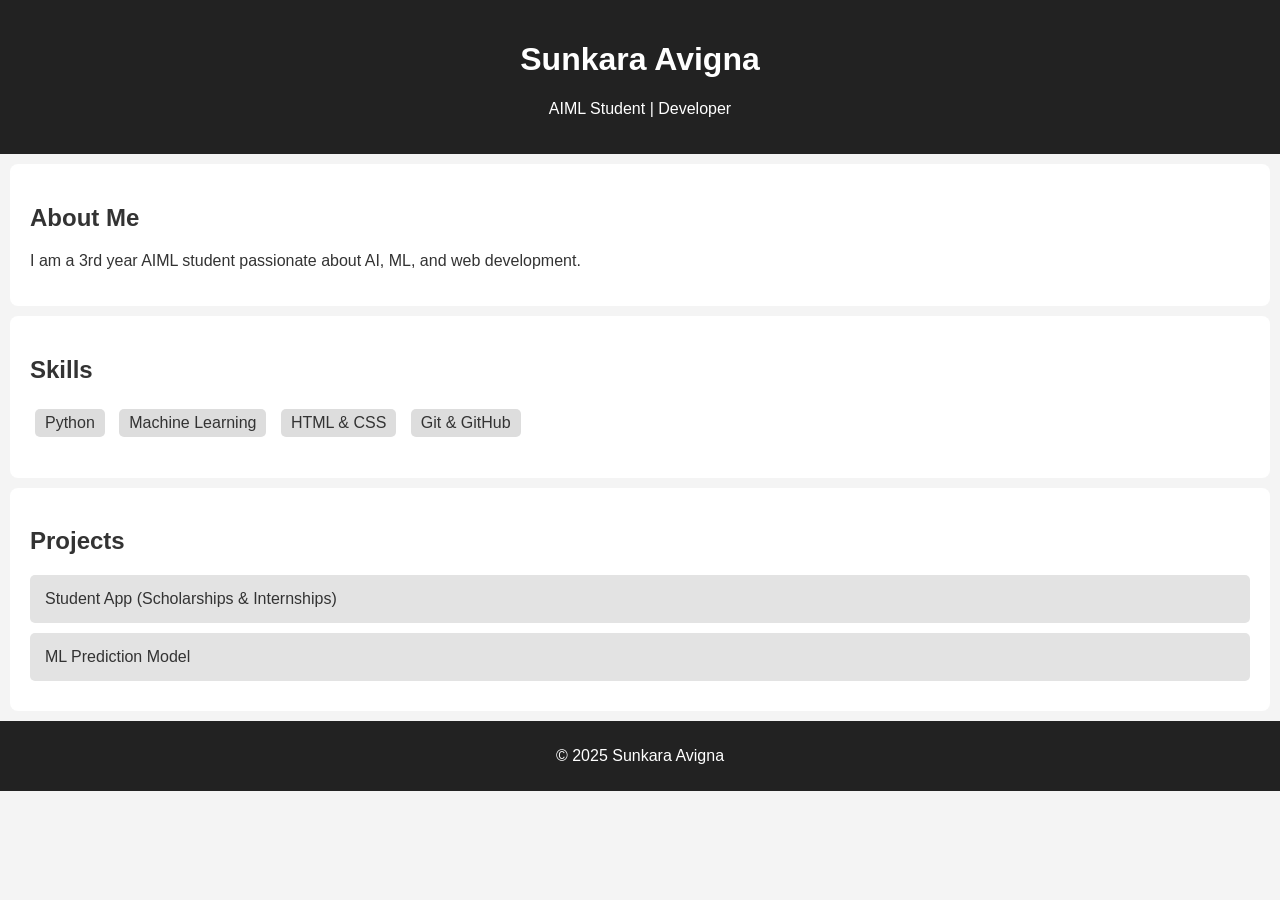
==== index.html @ 1c44399a "my first commit" ====
<!DOCTYPE html>
<html lang="en">
<head>
  <meta charset="UTF-8">
  <title>Sunkara Avigna | Portfolio</title>
  <link rel="stylesheet" href="style.css">
</head>
<body>

  <header>
    <h1>Sunkara Avigna</h1>
    <p>AIML Student | Developer</p>
  </header>

  <section class="about">
    <h2>About Me</h2>
    <p>I am a 3rd year AIML student passionate about AI, ML, and web development.</p>
  </section>

  <section class="skills">
    <h2>Skills</h2>
    <ul>
      <li>Python</li>
      <li>Machine Learning</li>
      <li>HTML & CSS</li>
      <li>Git & GitHub</li>
    </ul>
  </section>

  <section class="projects">
    <h2>Projects</h2>
    <div class="card">Student App (Scholarships & Internships)</div>
    <div class="card">ML Prediction Model</div>
  </section>

  <footer>
    <p>© 2025 Sunkara Avigna</p>
  </footer>

</body>
</html>
---- style.css ----
body {
  font-family: Arial, sans-serif;
  margin: 0;
  background: #f4f4f4;
  color: #333;
}

header {
  background: #222;
  color: white;
  padding: 20px;
  text-align: center;
}

section {
  padding: 20px;
  margin: 10px;
  background: white;
  border-radius: 8px;
}

.skills ul {
  list-style: none;
  padding: 0;
}

.skills li {
  background: #ddd;
  display: inline-block;
  padding: 5px 10px;
  margin: 5px;
  border-radius: 5px;
}

.card {
  background: #e3e3e3;
  padding: 15px;
  margin: 10px 0;
  border-radius: 5px;
}

footer {
  text-align: center;
  padding: 10px;
  background: #222;
  color: white;
}
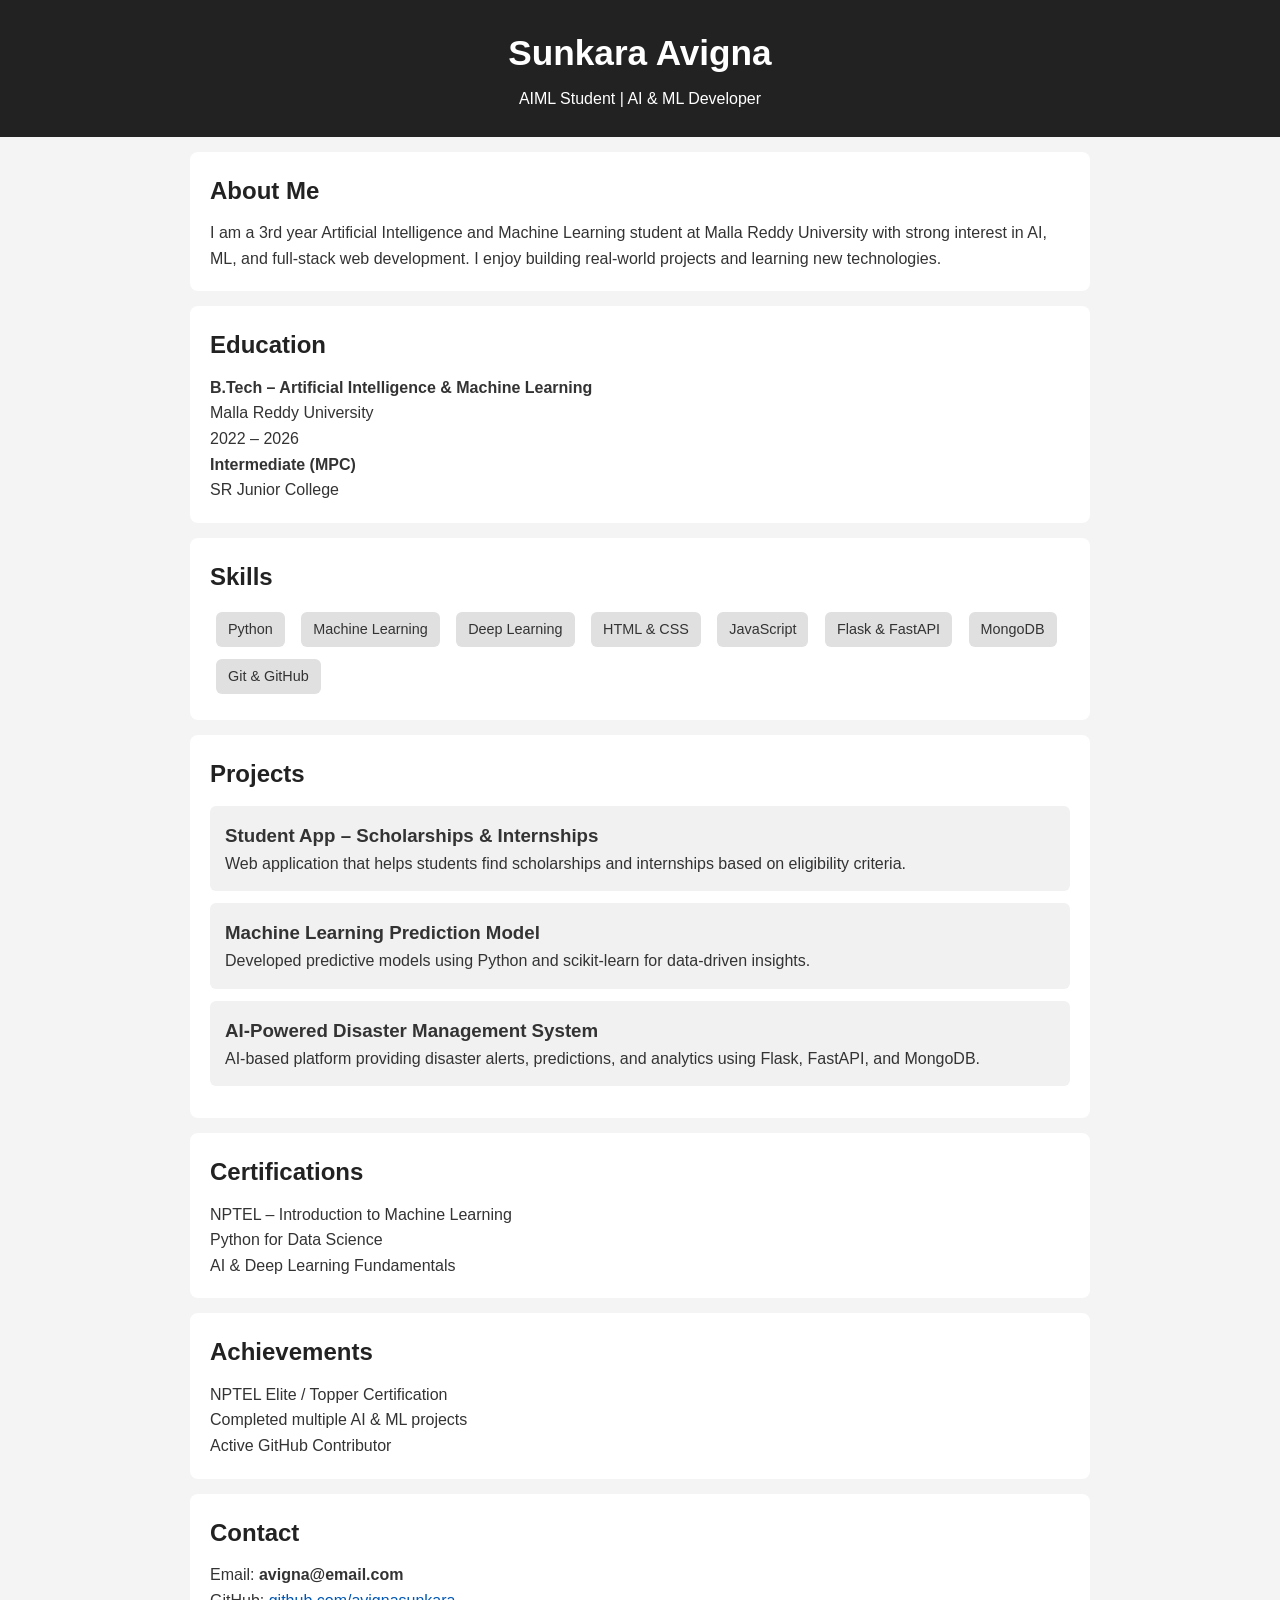
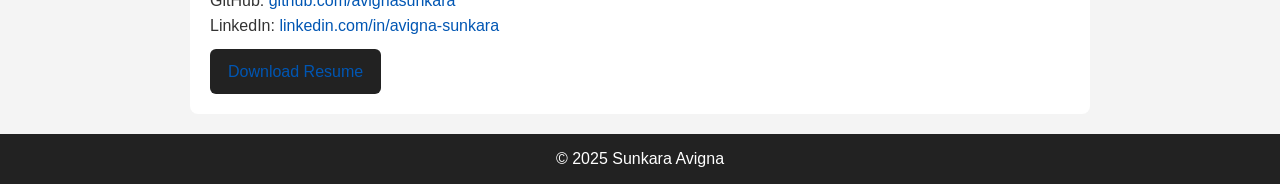
==== commit bcaf8e94: "seo purpose" ====
--- a/index.html
+++ b/index.html
@@ -1,43 +1,146 @@
-
 <!DOCTYPE html>
 <html lang="en">
 <head>
   <meta charset="UTF-8">
-  <title>Sunkara Avigna | Portfolio</title>
+
+  <!-- SEO Meta Tags -->
+  <title>Sunkara Avigna | AIML Student & Developer Portfolio</title>
+  <meta name="description" content="Portfolio of Sunkara Avigna, AIML student at Malla Reddy University skilled in Artificial Intelligence, Machine Learning, Python, and Web Development.">
+  <meta name="keywords" content="Sunkara Avigna, AIML Student, AI ML Portfolio, Machine Learning, Artificial Intelligence, Python Developer, Malla Reddy University">
+  <meta name="author" content="Sunkara Avigna">
+
+  <!-- Mobile SEO -->
+  <meta name="viewport" content="width=device-width, initial-scale=1.0">
+
+  <!-- Open Graph SEO -->
+  <meta property="og:title" content="Sunkara Avigna | AIML Portfolio">
+  <meta property="og:description" content="AIML student portfolio showcasing AI, ML, and Web Development projects.">
+  <meta property="og:type" content="website">
+
+  <!-- CSS -->
   <link rel="stylesheet" href="style.css">
 </head>
 <body>
 
+  <!-- HEADER -->
   <header>
     <h1>Sunkara Avigna</h1>
-    <p>AIML Student | Developer</p>
+    <p>AIML Student | AI & ML Developer</p>
   </header>
 
+  <!-- ABOUT -->
   <section class="about">
     <h2>About Me</h2>
-    <p>I am a 3rd year AIML student passionate about AI, ML, and web development.</p>
+    <p>
+      I am a 3rd year Artificial Intelligence and Machine Learning student at
+      Malla Reddy University with strong interest in AI, ML, and full-stack web
+      development. I enjoy building real-world projects and learning new technologies.
+    </p>
   </section>
 
+  <!-- EDUCATION -->
+  <section class="education">
+    <h2>Education</h2>
+    <ul>
+      <li>
+        <strong>B.Tech – Artificial Intelligence & Machine Learning</strong><br>
+        Malla Reddy University<br>
+        2022 – 2026
+      </li>
+      <li>
+        <strong>Intermediate (MPC)</strong><br>
+        SR Junior College
+      </li>
+    </ul>
+  </section>
+
+  <!-- SKILLS -->
   <section class="skills">
     <h2>Skills</h2>
     <ul>
       <li>Python</li>
       <li>Machine Learning</li>
+      <li>Deep Learning</li>
       <li>HTML & CSS</li>
+      <li>JavaScript</li>
+      <li>Flask & FastAPI</li>
+      <li>MongoDB</li>
       <li>Git & GitHub</li>
     </ul>
   </section>
 
+  <!-- PROJECTS -->
   <section class="projects">
     <h2>Projects</h2>
-    <div class="card">Student App (Scholarships & Internships)</div>
-    <div class="card">ML Prediction Model</div>
+
+    <div class="card">
+      <h3>Student App – Scholarships & Internships</h3>
+      <p>
+        Web application that helps students find scholarships and internships
+        based on eligibility criteria.
+      </p>
+    </div>
+
+    <div class="card">
+      <h3>Machine Learning Prediction Model</h3>
+      <p>
+        Developed predictive models using Python and scikit-learn for data-driven insights.
+      </p>
+    </div>
+
+    <div class="card">
+      <h3>AI-Powered Disaster Management System</h3>
+      <p>
+        AI-based platform providing disaster alerts, predictions, and analytics
+        using Flask, FastAPI, and MongoDB.
+      </p>
+    </div>
   </section>
 
+  <!-- CERTIFICATIONS -->
+  <section class="certifications">
+    <h2>Certifications</h2>
+    <ul>
+      <li>NPTEL – Introduction to Machine Learning</li>
+      <li>Python for Data Science</li>
+      <li>AI & Deep Learning Fundamentals</li>
+    </ul>
+  </section>
+
+  <!-- ACHIEVEMENTS -->
+  <section class="achievements">
+    <h2>Achievements</h2>
+    <ul>
+      <li>NPTEL Elite / Topper Certification</li>
+      <li>Completed multiple AI & ML projects</li>
+      <li>Active GitHub Contributor</li>
+    </ul>
+  </section>
+
+  <!-- CONTACT -->
+  <section class="contact">
+    <h2>Contact</h2>
+    <p>Email: <strong>avigna@email.com</strong></p>
+    <p>
+      GitHub:
+      <a href="https://github.com/avignasunkara" target="_blank" rel="noopener noreferrer">
+        github.com/avignasunkara
+      </a>
+    </p>
+    <p>
+      LinkedIn:
+      <a href="https://www.linkedin.com/in/avigna-sunkara-51324334b/" target="_blank" rel="noopener noreferrer">
+        linkedin.com/in/avigna-sunkara
+      </a>
+    </p>
+
+    <a href="resume.pdf" download class="resume-btn">Download Resume</a>
+  </section>
+
+  <!-- FOOTER -->
   <footer>
     <p>© 2025 Sunkara Avigna</p>
   </footer>
 
 </body>
 </html>
-
--- a/style.css
+++ b/style.css
@@ -1,47 +1,119 @@
+/* Global Reset & SEO Performance */
+* {
+  margin: 0;
+  padding: 0;
+  box-sizing: border-box;
+}
+
+/* Body */
 body {
   font-family: Arial, sans-serif;
-  margin: 0;
+  line-height: 1.6;
   background: #f4f4f4;
   color: #333;
 }
 
+/* Header */
 header {
   background: #222;
-  color: white;
-  padding: 20px;
+  color: #fff;
+  padding: 25px;
   text-align: center;
 }
 
+header h1 {
+  font-size: 2.2rem;
+}
+
+header p {
+  font-size: 1rem;
+  margin-top: 5px;
+}
+
+/* Sections */
 section {
+  background: #fff;
   padding: 20px;
-  margin: 10px;
-  background: white;
+  margin: 15px auto;
+  max-width: 900px;
   border-radius: 8px;
 }
 
-.skills ul {
-  list-style: none;
-  padding: 0;
+/* Headings */
+h2 {
+  margin-bottom: 10px;
+  color: #222;
 }
 
-.skills li {
-  background: #ddd;
-  display: inline-block;
-  padding: 5px 10px;
-  margin: 5px;
-  border-radius: 5px;
+/* Lists */
+ul {
+  list-style: none;
 }
 
-.card {
-  background: #e3e3e3;
-  padding: 15px;
-  margin: 10px 0;
-  border-radius: 5px;
+/* Skills */
+.skills li {
+  display: inline-block;
+  background: #e0e0e0;
+  padding: 6px 12px;
+  margin: 6px;
+  border-radius: 6px;
+  font-size: 0.9rem;
 }
 
+/* Project Cards */
+.card {
+  background: #f1f1f1;
+  padding: 15px;
+  margin: 12px 0;
+  border-radius: 6px;
+  transition: transform 0.3s ease;
+}
+
+.card:hover {
+  transform: scale(1.03);
+}
+
+/* Contact Links */
+.contact a {
+  color: #0056b3;
+  text-decoration: none;
+}
+
+.contact a:hover {
+  text-decoration: underline;
+}
+
+/* Resume Button */
+.resume-btn {
+  display: inline-block;
+  margin-top: 10px;
+  padding: 10px 18px;
+  background: #222;
+  color: #fff;
+  text-decoration: none;
+  border-radius: 6px;
+}
+
+.resume-btn:hover {
+  background: #000;
+}
+
+/* Footer */
 footer {
+  background: #222;
+  color: #fff;
   text-align: center;
-  padding: 10px;
-  background: #222;
-  color: white;
+  padding: 12px;
+  margin-top: 20px;
 }
+
+/* Responsive SEO */
+@media (max-width: 600px) {
+  header h1 {
+    font-size: 1.8rem;
+  }
+
+  section {
+    margin: 10px;
+  }
+}
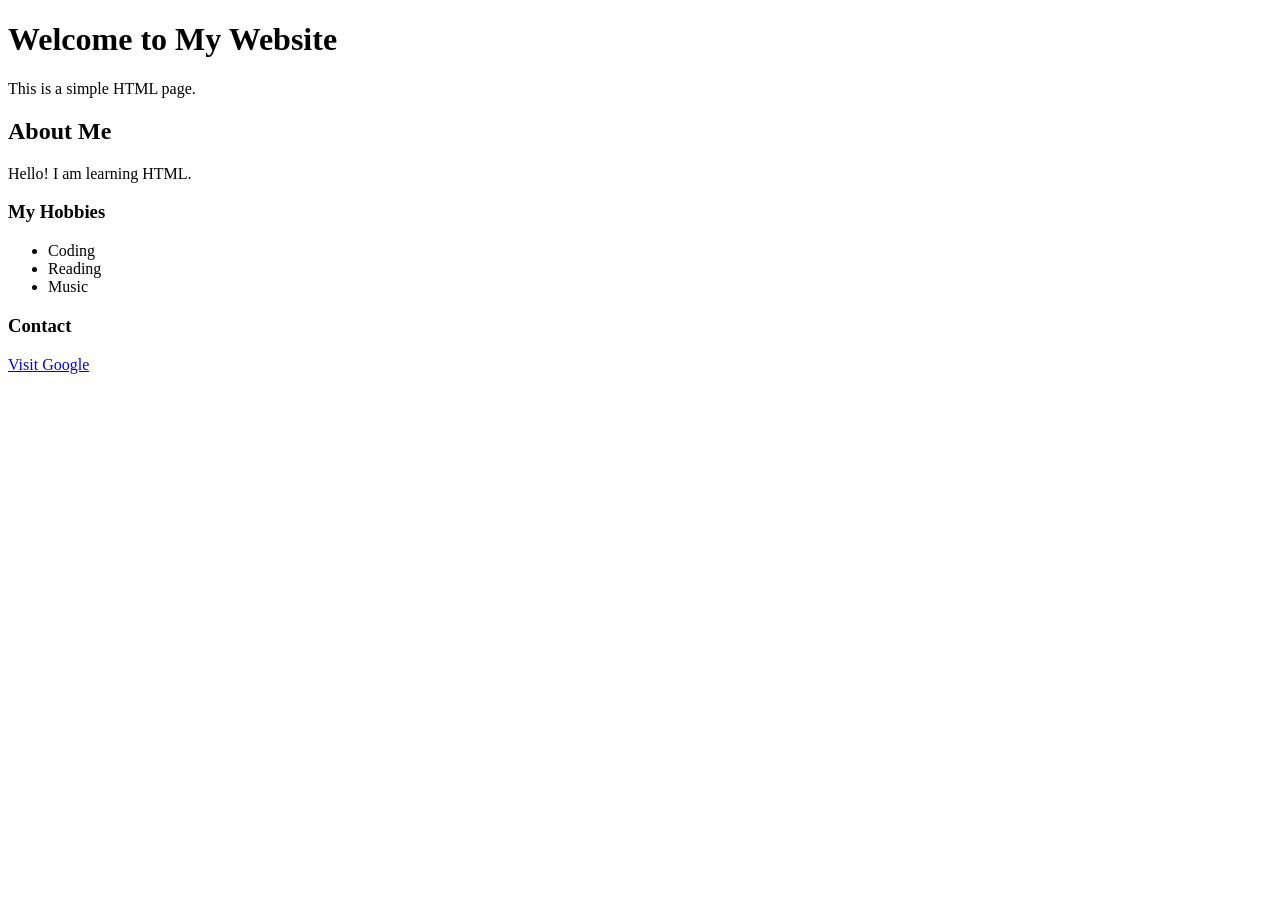
==== commit 711fef5f: "Add files via upload" ====
--- a/index.html
+++ b/index.html
@@ -1,146 +1,26 @@
-<!DOCTYPE html>
-<html lang="en">
-<head>
-  <meta charset="UTF-8">
-
-  <!-- SEO Meta Tags -->
-  <title>Sunkara Avigna | AIML Student & Developer Portfolio</title>
-  <meta name="description" content="Portfolio of Sunkara Avigna, AIML student at Malla Reddy University skilled in Artificial Intelligence, Machine Learning, Python, and Web Development.">
-  <meta name="keywords" content="Sunkara Avigna, AIML Student, AI ML Portfolio, Machine Learning, Artificial Intelligence, Python Developer, Malla Reddy University">
-  <meta name="author" content="Sunkara Avigna">
-
-  <!-- Mobile SEO -->
-  <meta name="viewport" content="width=device-width, initial-scale=1.0">
-
-  <!-- Open Graph SEO -->
-  <meta property="og:title" content="Sunkara Avigna | AIML Portfolio">
-  <meta property="og:description" content="AIML student portfolio showcasing AI, ML, and Web Development projects.">
-  <meta property="og:type" content="website">
-
-  <!-- CSS -->
-  <link rel="stylesheet" href="style.css">
-</head>
-<body>
-
-  <!-- HEADER -->
-  <header>
-    <h1>Sunkara Avigna</h1>
-    <p>AIML Student | AI & ML Developer</p>
-  </header>
-
-  <!-- ABOUT -->
-  <section class="about">
-    <h2>About Me</h2>
-    <p>
-      I am a 3rd year Artificial Intelligence and Machine Learning student at
-      Malla Reddy University with strong interest in AI, ML, and full-stack web
-      development. I enjoy building real-world projects and learning new technologies.
-    </p>
-  </section>
-
-  <!-- EDUCATION -->
-  <section class="education">
-    <h2>Education</h2>
-    <ul>
-      <li>
-        <strong>B.Tech – Artificial Intelligence & Machine Learning</strong><br>
-        Malla Reddy University<br>
-        2022 – 2026
-      </li>
-      <li>
-        <strong>Intermediate (MPC)</strong><br>
-        SR Junior College
-      </li>
-    </ul>
-  </section>
-
-  <!-- SKILLS -->
-  <section class="skills">
-    <h2>Skills</h2>
-    <ul>
-      <li>Python</li>
-      <li>Machine Learning</li>
-      <li>Deep Learning</li>
-      <li>HTML & CSS</li>
-      <li>JavaScript</li>
-      <li>Flask & FastAPI</li>
-      <li>MongoDB</li>
-      <li>Git & GitHub</li>
-    </ul>
-  </section>
-
-  <!-- PROJECTS -->
-  <section class="projects">
-    <h2>Projects</h2>
-
-    <div class="card">
-      <h3>Student App – Scholarships & Internships</h3>
-      <p>
-        Web application that helps students find scholarships and internships
-        based on eligibility criteria.
-      </p>
-    </div>
-
-    <div class="card">
-      <h3>Machine Learning Prediction Model</h3>
-      <p>
-        Developed predictive models using Python and scikit-learn for data-driven insights.
-      </p>
-    </div>
-
-    <div class="card">
-      <h3>AI-Powered Disaster Management System</h3>
-      <p>
-        AI-based platform providing disaster alerts, predictions, and analytics
-        using Flask, FastAPI, and MongoDB.
-      </p>
-    </div>
-  </section>
-
-  <!-- CERTIFICATIONS -->
-  <section class="certifications">
-    <h2>Certifications</h2>
-    <ul>
-      <li>NPTEL – Introduction to Machine Learning</li>
-      <li>Python for Data Science</li>
-      <li>AI & Deep Learning Fundamentals</li>
-    </ul>
-  </section>
-
-  <!-- ACHIEVEMENTS -->
-  <section class="achievements">
-    <h2>Achievements</h2>
-    <ul>
-      <li>NPTEL Elite / Topper Certification</li>
-      <li>Completed multiple AI & ML projects</li>
-      <li>Active GitHub Contributor</li>
-    </ul>
-  </section>
-
-  <!-- CONTACT -->
-  <section class="contact">
-    <h2>Contact</h2>
-    <p>Email: <strong>avigna@email.com</strong></p>
-    <p>
-      GitHub:
-      <a href="https://github.com/avignasunkara" target="_blank" rel="noopener noreferrer">
-        github.com/avignasunkara
-      </a>
-    </p>
-    <p>
-      LinkedIn:
-      <a href="https://www.linkedin.com/in/avigna-sunkara-51324334b/" target="_blank" rel="noopener noreferrer">
-        linkedin.com/in/avigna-sunkara
-      </a>
-    </p>
-
-    <a href="resume.pdf" download class="resume-btn">Download Resume</a>
-  </section>
-
-  <!-- FOOTER -->
-  <footer>
-    <p>© 2025 Sunkara Avigna</p>
-  </footer>
-
-</body>
-</html>
+<!DOCTYPE html>
+<html lang="en">
+<head>
+    <meta charset="UTF-8">
+    <title>My First Web Page</title>
+</head>
+<body>
+
+    <h1>Welcome to My Website</h1>
+    <p>This is a simple HTML page.</p>
+
+    <h2>About Me</h2>
+    <p>Hello! I am learning HTML.</p>
+
+    <h3>My Hobbies</h3>
+    <ul>
+        <li>Coding</li>
+        <li>Reading</li>
+        <li>Music</li>
+    </ul>
+
+    <h3>Contact</h3>
+    <a href="https://www.google.com">Visit Google</a>
+
+</body>
+</html>
